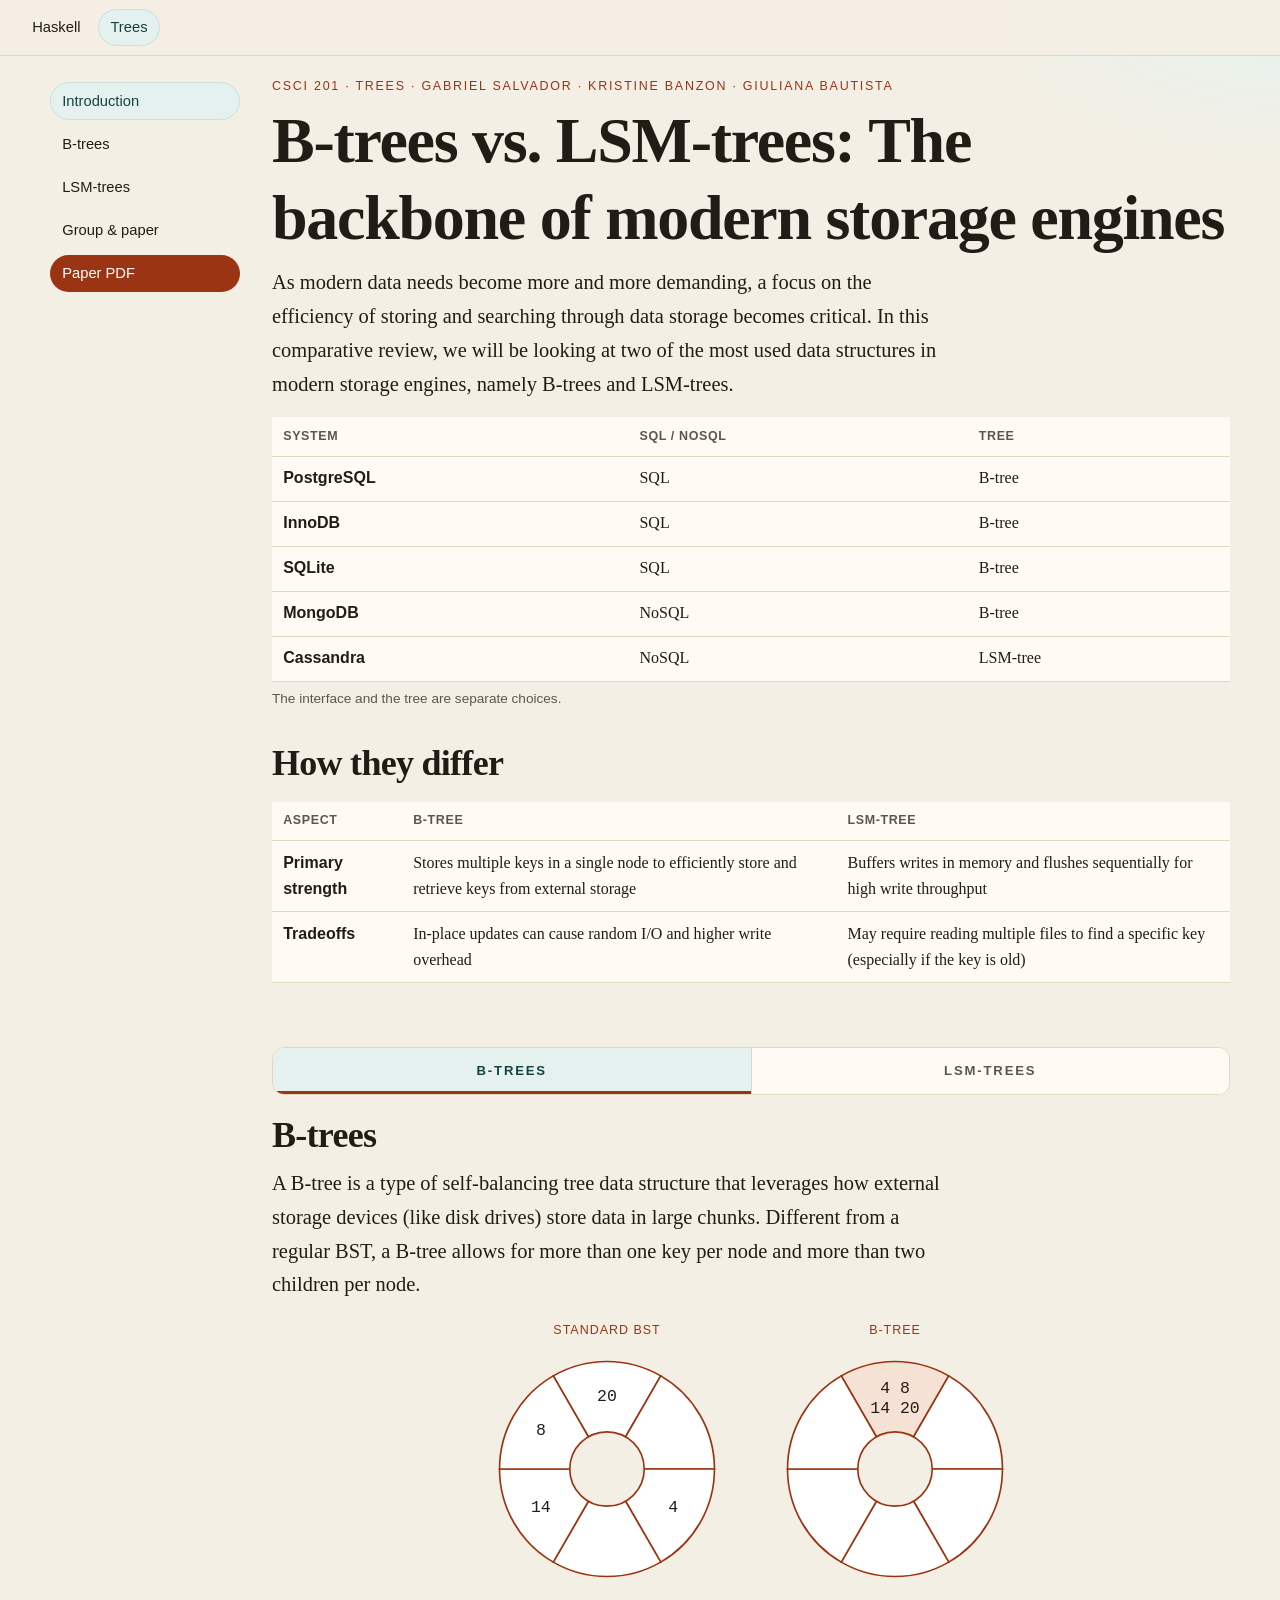
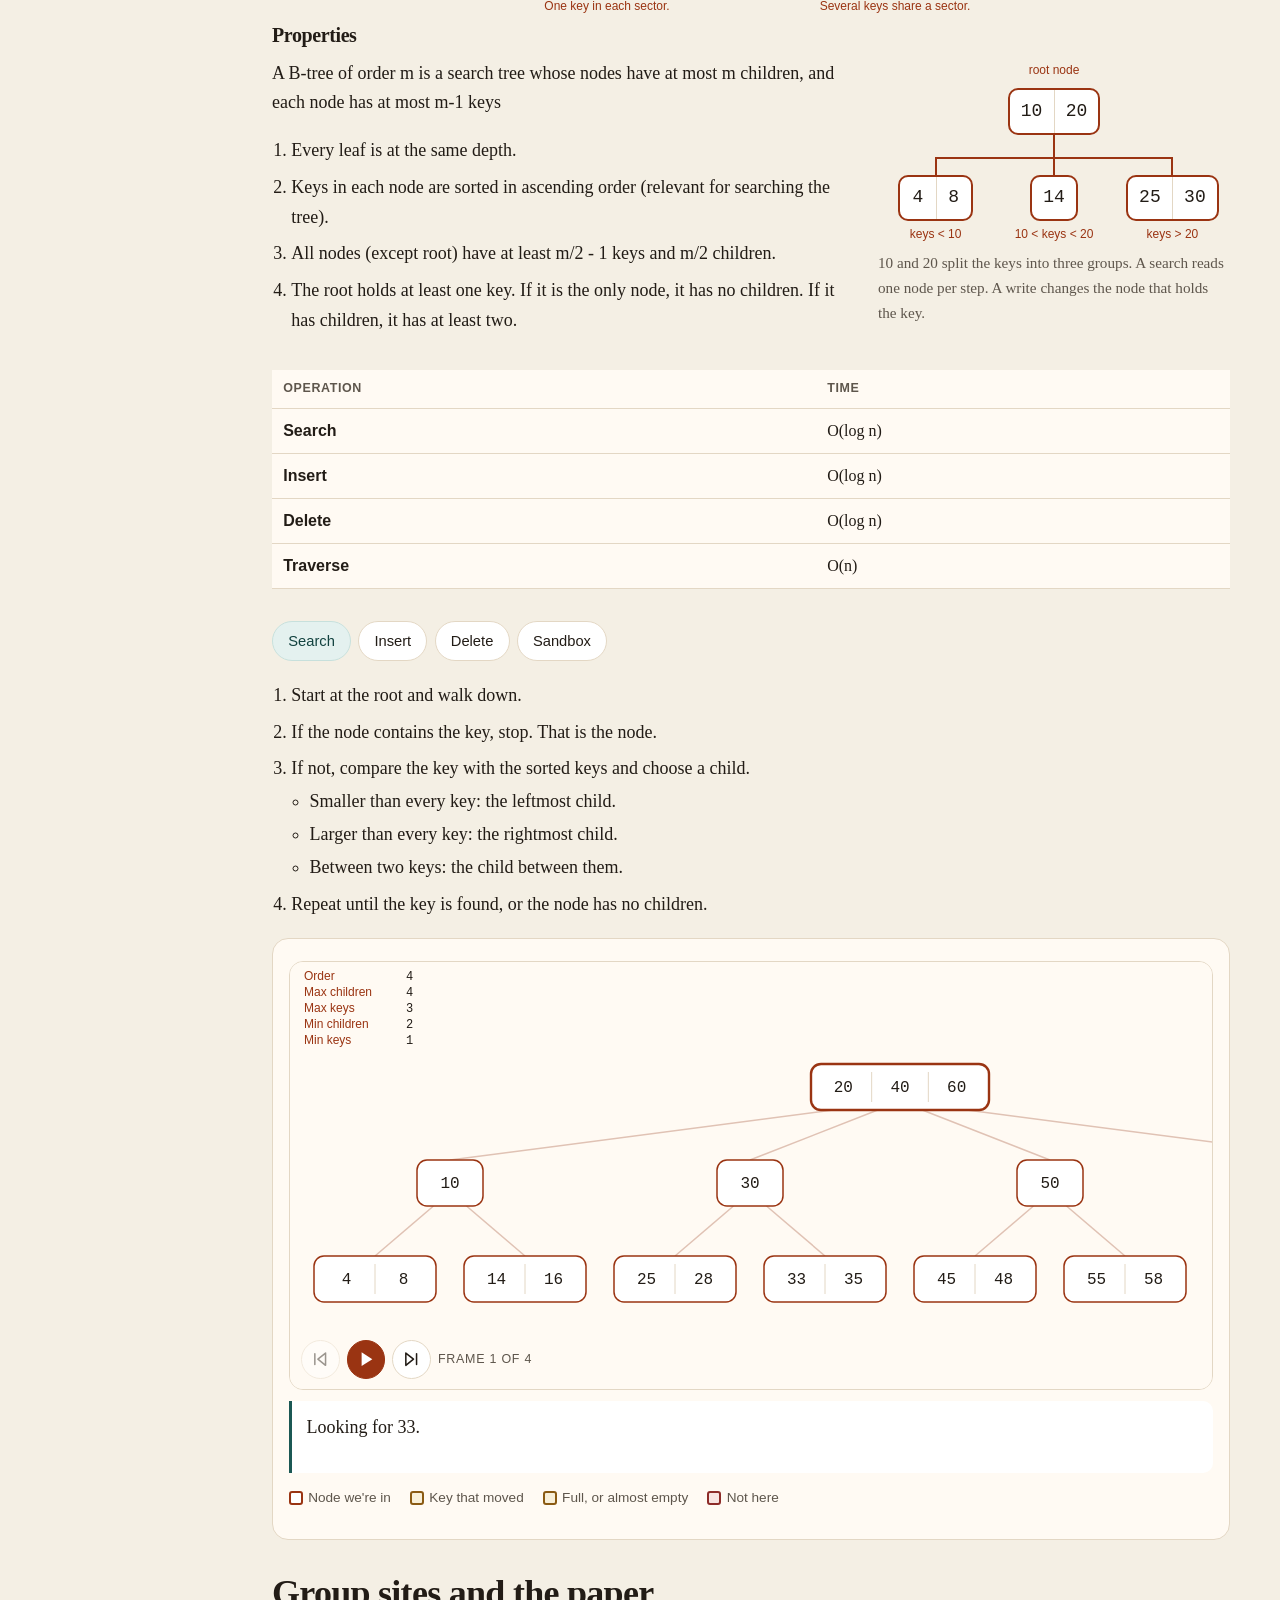
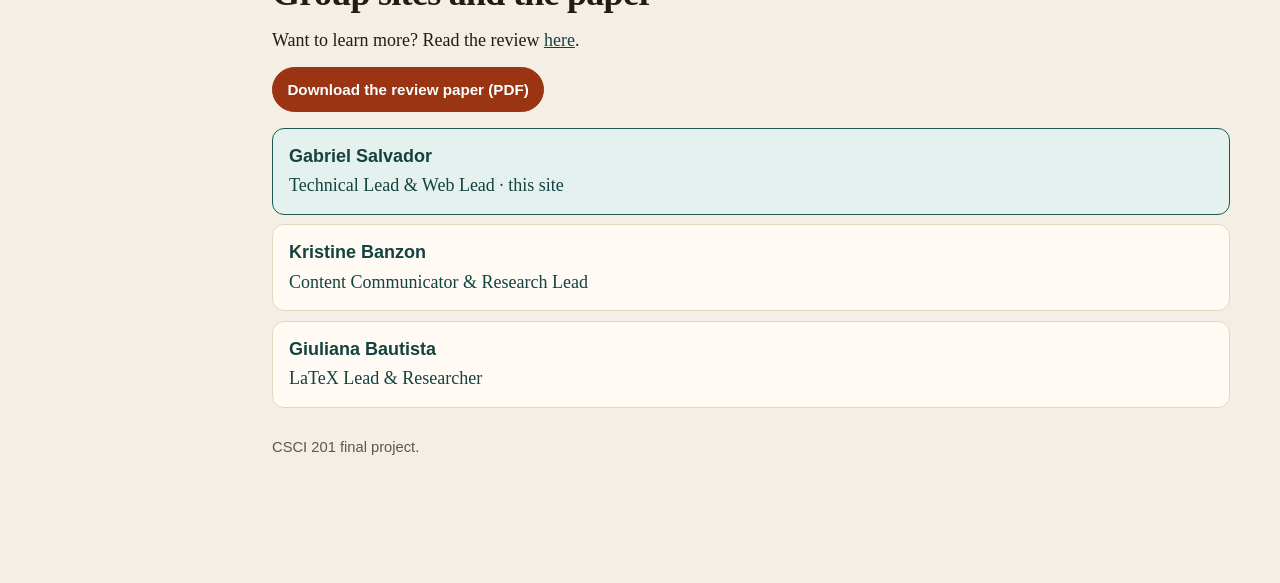
==== trees/index.html @ c532f6ef "add trees site" ====
<!DOCTYPE html>
<html lang="en">
<head>
  <meta charset="utf-8">
  <meta name="viewport" content="width=device-width, initial-scale=1">
  <title>B-trees vs. LSM-trees: The backbone of modern storage engines</title>
  <meta name="description" content="A comparative review of B-trees and LSM-trees, two structures used inside modern storage engines.">
  <link rel="icon" href="data:image/svg+xml,%3Csvg xmlns='http://www.w3.org/2000/svg' viewBox='0 0 32 32'%3E%3Crect fill='%2316251e' width='32' height='32' rx='6'/%3E%3Crect x='6' y='7' width='20' height='6' rx='1.5' fill='%23f0a57a'/%3E%3Crect x='5' y='18' width='9' height='6' rx='1.5' fill='%239fddd2'/%3E%3Crect x='18' y='18' width='9' height='6' rx='1.5' fill='%239fddd2'/%3E%3C/svg%3E">
  <link rel="stylesheet" href="styles.css?rev=17">
  <script src="../js/config.js?v=8" defer></script>
  <script src="engine.js?rev=5" defer></script>
  <script src="tutorial.js?rev=21" defer></script>
</head>
<body>
  <a class="skip" href="#content">Skip to content</a>
  <div id="top"></div>
  <nav class="site-switch" aria-label="Sites">
    <a href="../">Haskell</a>
    <a href="#top" aria-current="page">Trees</a>
  </nav>
  <div class="layout">
    <nav class="toc" aria-label="On this page">
      <a href="#intro">Introduction</a>
      <a href="#trees" data-tab="btree">B-trees</a>
      <a href="#trees" data-tab="lsm">LSM-trees</a>
      <a href="#group">Group &amp; paper</a>
      <a class="nav-pdf" href="https://drive.google.com/drive/folders/1mQBSDCkPAtA_RwKdYXa1msAhpHe9TSv-?usp=sharing" target="_blank" rel="noopener noreferrer">Paper PDF</a>
    </nav>
    <main id="content">
    <section class="wrap" id="intro">
      <p class="kicker" id="byline">CSCI 201 · Trees · Gabriel Salvador · Kristine Banzon · Giuliana Bautista</p>
      <h1>B-trees vs. LSM-trees: The backbone of modern storage engines</h1>
      <p class="deck">As modern data needs become more and more demanding, a focus on the efficiency of storing and searching through data storage becomes critical. In this comparative review, we will be looking at two of the most used data structures in modern storage engines, namely B-trees and LSM-trees.</p>

      <div class="table-scroll">
        <table>
          <caption>The interface and the tree are separate choices.</caption>
          <thead>
            <tr>
              <th scope="col">System</th>
              <th scope="col">SQL / NoSQL</th>
              <th scope="col">Tree</th>
            </tr>
          </thead>
          <tbody>
            <tr>
              <th scope="row">PostgreSQL</th>
              <td>SQL</td>
              <td>B-tree</td>
            </tr>
            <tr>
              <th scope="row">InnoDB</th>
              <td>SQL</td>
              <td>B-tree</td>
            </tr>
            <tr>
              <th scope="row">SQLite</th>
              <td>SQL</td>
              <td>B-tree</td>
            </tr>
            <tr>
              <th scope="row">MongoDB</th>
              <td>NoSQL</td>
              <td>B-tree</td>
            </tr>
            <tr>
              <th scope="row">Cassandra</th>
              <td>NoSQL</td>
              <td>LSM-tree</td>
            </tr>
          </tbody>
        </table>
      </div>

      <h2>How they differ</h2>
      <div class="table-scroll">
        <table>
          <thead>
            <tr>
              <th scope="col">Aspect</th>
              <th scope="col">B-tree</th>
              <th scope="col">LSM-tree</th>
            </tr>
          </thead>
          <tbody>
            <tr>
              <th scope="row">Primary strength</th>
              <td>Stores multiple keys in a single node to efficiently store and retrieve keys from external storage</td>
              <td>Buffers writes in memory and flushes sequentially for high write throughput</td>
            </tr>
            <tr>
              <th scope="row">Tradeoffs</th>
              <td>In-place updates can cause random I/O and higher write overhead</td>
              <td>May require reading multiple files to find a specific key (especially if the key is old)</td>
            </tr>
          </tbody>
        </table>
      </div>
    </section>

    <section class="wrap wide" id="trees">
      <div class="tabs" role="tablist" aria-label="Structure">
        <button type="button" id="tab-btree" role="tab" aria-selected="true" aria-controls="panel-btree">B-trees</button>
        <button type="button" id="tab-lsm" role="tab" aria-selected="false" aria-controls="panel-lsm">LSM-trees</button>
      </div>

      <div id="panel-btree" role="tabpanel" aria-labelledby="tab-btree">
        <h2>B-trees</h2>
        <p class="deck">A B-tree is a type of self-balancing tree data structure that leverages how external storage devices (like disk drives) store data in large chunks. Different from a regular BST, a B-tree allows for more than one key per node and more than two children per node.</p>

        <figure class="disk-figure">
          <div class="disk-pair">
            <div>
              <p class="pair-label">Standard BST</p>
              <svg class="platter" viewBox="0 0 240 240" role="img" aria-label="Four keys, each stored in a different sector of a disk">
                <path class="slice" d="M120 120 L68 29.9 A104 104 0 0 1 172 29.9 Z"/>
                <path class="slice" d="M120 120 L172 29.9 A104 104 0 0 1 224 120 Z"/>
                <path class="slice" d="M120 120 L224 120 A104 104 0 0 1 172 210.1 Z"/>
                <path class="slice" d="M120 120 L172 210.1 A104 104 0 0 1 68 210.1 Z"/>
                <path class="slice" d="M120 120 L68 210.1 A104 104 0 0 1 16 120 Z"/>
                <path class="slice" d="M120 120 L16 120 A104 104 0 0 1 68 29.9 Z"/>
                <circle class="hub" cx="120" cy="120" r="36"/>
                <text x="120" y="50">20</text>
                <text x="184" y="157">4</text>
                <text x="56" y="157">14</text>
                <text x="56" y="83">8</text>
              </svg>
              <p class="node-caption">One key in each sector.</p>
            </div>
            <div>
              <p class="pair-label">B-tree</p>
              <svg class="platter" viewBox="0 0 240 240" role="img" aria-label="The same four keys stored together in one sector">
                <path class="slice hot" d="M120 120 L68 29.9 A104 104 0 0 1 172 29.9 Z"/>
                <path class="slice" d="M120 120 L172 29.9 A104 104 0 0 1 224 120 Z"/>
                <path class="slice" d="M120 120 L224 120 A104 104 0 0 1 172 210.1 Z"/>
                <path class="slice" d="M120 120 L172 210.1 A104 104 0 0 1 68 210.1 Z"/>
                <path class="slice" d="M120 120 L68 210.1 A104 104 0 0 1 16 120 Z"/>
                <path class="slice" d="M120 120 L16 120 A104 104 0 0 1 68 29.9 Z"/>
                <circle class="hub" cx="120" cy="120" r="36"/>
                <text x="120" y="42">4  8</text>
                <text x="120" y="62">14  20</text>
              </svg>
              <p class="node-caption">Several keys share a sector.</p>
            </div>
          </div>
        </figure>

        <div class="with-tree">
        <figure class="build">
          <div class="diagram-tree" aria-hidden="true">
            <div class="dt-node">
              <p class="node-caption">root node</p>
              <div class="node"><span>10</span><span>20</span></div>
              <ul class="dt-kids">
                <li>
                  <div class="node"><span>4</span><span>8</span></div>
                  <p class="node-caption">keys &lt; 10</p>
                </li>
                <li>
                  <div class="node"><span>14</span></div>
                  <p class="node-caption">10 &lt; keys &lt; 20</p>
                </li>
                <li>
                  <div class="node"><span>25</span><span>30</span></div>
                  <p class="node-caption">keys &gt; 20</p>
                </li>
              </ul>
            </div>
          </div>
          <figcaption>10 and 20 split the keys into three groups. A search reads one node per step. A write changes the node that holds the key.</figcaption>
        </figure>

        <div>
          <h3>Properties</h3>
          <p>A B-tree of order m is a search tree whose nodes have at most m children, and each node has at most m-1 keys</p>
          <ol class="rules">
            <li>Every leaf is at the same depth.</li>
            <li>Keys in each node are sorted in ascending order (relevant for searching the tree).</li>
            <li>All nodes (except root) have at least m/2 - 1 keys and m/2 children.</li>
            <li>The root holds at least one key. If it is the only node, it has no children. If it has children, it has at least two.</li>
          </ol>
        </div>
        </div>

        <div class="table-scroll">
          <table>
            <thead>
              <tr>
                <th scope="col">Operation</th>
                <th scope="col">Time</th>
              </tr>
            </thead>
            <tbody>
              <tr>
                <th scope="row">Search</th>
                <td>O(log n)</td>
              </tr>
              <tr>
                <th scope="row">Insert</th>
                <td>O(log n)</td>
              </tr>
              <tr>
                <th scope="row">Delete</th>
                <td>O(log n)</td>
              </tr>
              <tr>
                <th scope="row">Traverse</th>
                <td>O(n)</td>
              </tr>
            </tbody>
          </table>
        </div>

        <div class="tabs" role="tablist" aria-label="B-tree operation">
          <button type="button" id="op-tab-search" role="tab" aria-selected="true" aria-controls="op-panel-search">Search</button>
          <button type="button" id="op-tab-insert" role="tab" aria-selected="false" aria-controls="op-panel-insert">Insert</button>
          <button type="button" id="op-tab-delete" role="tab" aria-selected="false" aria-controls="op-panel-delete">Delete</button>
          <button type="button" id="op-tab-sandbox" role="tab" aria-selected="false" aria-controls="op-panel-sandbox">Sandbox</button>
        </div>

        <div id="op-panel-search" role="tabpanel" aria-labelledby="op-tab-search">
          <ol class="rules">
            <li>Start at the root and walk down.</li>
            <li>If the node contains the key, stop. That is the node.</li>
            <li>If not, compare the key with the sorted keys and choose a child.
              <ul>
                <li>Smaller than every key: the leftmost child.</li>
                <li>Larger than every key: the rightmost child.</li>
                <li>Between two keys: the child between them.</li>
              </ul>
            </li>
            <li>Repeat until the key is found, or the node has no children.</li>
          </ol>

          <div class="stage" id="stage">
            <div class="tree-scroll">
              <svg id="tree" role="img" aria-label="B-tree search"></svg>
              <div class="player">
                <button type="button" id="prev" class="icon-btn" aria-label="Previous"><svg class="icon" viewBox="0 0 24 24" aria-hidden="true"><polygon points="19 20 9 12 19 4 19 20"/><line x1="5" x2="5" y1="19" y2="5"/></svg></button>
                <button type="button" id="play" class="icon-btn play" aria-label="Play"><svg class="icon icon-play" viewBox="0 0 24 24" aria-hidden="true"><polygon points="6 3 20 12 6 21 6 3"/></svg><svg class="icon icon-pause" viewBox="0 0 24 24" aria-hidden="true"><rect x="14" y="4" width="4" height="16" rx="1"/><rect x="6" y="4" width="4" height="16" rx="1"/></svg></button>
                <button type="button" id="next" class="icon-btn" aria-label="Next"><svg class="icon" viewBox="0 0 24 24" aria-hidden="true"><polygon points="5 4 15 12 5 20 5 4"/><line x1="19" x2="19" y1="5" y2="19"/></svg></button>
                <p class="frame-count" id="count"></p>
              </div>
            </div>
            <div class="readout">
              <p class="transcript" id="text" aria-live="polite"></p>
            </div>
            <ul class="legend">
              <li><i class="swatch path"></i> Node we're in</li>
              <li><i class="swatch hot"></i> Key that moved</li>
              <li><i class="swatch full"></i> Full, or almost empty</li>
              <li><i class="swatch miss"></i> Not here</li>
            </ul>
          </div>
        </div>

        <div id="op-panel-insert" role="tabpanel" aria-labelledby="op-tab-insert" hidden>
          <ol class="rules">
            <li>Walk the tree to the place the new key belongs.</li>
            <li>Then one of three cases.
              <ol>
                <li>The node has room.
                  <ul>
                    <li>Insert the key in the node.</li>
                  </ul>
                </li>
                <li>The node is full, but the parent has room.
                  <ul>
                    <li>Add the new key into the node.</li>
                    <li>Split the node around the middle key.</li>
                    <li>Move the middle key into the parent.</li>
                    <li>Keys smaller than the middle key stay in the left child.</li>
                    <li>Keys larger than the middle key go in a new right child.</li>
                  </ul>
                </li>
                <li>The leaf and its parent are both full.
                  <ul>
                    <li>Repeat the split upward until a node has room.</li>
                  </ul>
                </li>
              </ol>
            </li>
          </ol>
          <div class="stage" id="ins-stage">
            <div class="scenes" id="ins-scenes"></div>
            <div class="tree-scroll">
              <svg id="ins-tree" role="img" aria-label="B-tree insert"></svg>
              <div class="player">
                <button type="button" id="ins-prev" class="icon-btn" aria-label="Previous"><svg class="icon" viewBox="0 0 24 24" aria-hidden="true"><polygon points="19 20 9 12 19 4 19 20"/><line x1="5" x2="5" y1="19" y2="5"/></svg></button>
                <button type="button" id="ins-play" class="icon-btn play" aria-label="Play"><svg class="icon icon-play" viewBox="0 0 24 24" aria-hidden="true"><polygon points="6 3 20 12 6 21 6 3"/></svg><svg class="icon icon-pause" viewBox="0 0 24 24" aria-hidden="true"><rect x="14" y="4" width="4" height="16" rx="1"/><rect x="6" y="4" width="4" height="16" rx="1"/></svg></button>
                <button type="button" id="ins-next" class="icon-btn" aria-label="Next"><svg class="icon" viewBox="0 0 24 24" aria-hidden="true"><polygon points="5 4 15 12 5 20 5 4"/><line x1="19" x2="19" y1="5" y2="19"/></svg></button>
                <p class="frame-count" id="ins-count"></p>
              </div>
            </div>
            <div class="readout">
              <p class="transcript" id="ins-text" aria-live="polite"></p>
            </div>
            <ul class="legend">
              <li><i class="swatch path"></i> Node we're in</li>
              <li><i class="swatch hot"></i> Key that moved</li>
              <li><i class="swatch full"></i> Full, or almost empty</li>
              <li><i class="swatch miss"></i> Not here</li>
            </ul>
          </div>
        </div>

        <div id="op-panel-delete" role="tabpanel" aria-labelledby="op-tab-delete" hidden>
          <ol class="rules">
            <li>If the key is in a leaf, remove it.</li>
            <li>If the key is in an internal node, do one of three things.
              <ol>
                <li>The left child has at least m/2 keys.
                  <ul>
                    <li>Swap the key with the greatest key to its left, then remove that copy below.</li>
                  </ul>
                </li>
                <li>Otherwise, if the right child has at least m/2 keys.
                  <ul>
                    <li>Swap the key with the smallest key to its right, then remove that copy below.</li>
                  </ul>
                </li>
                <li>Both children have only m/2 - 1 keys.
                  <ul>
                    <li>Merge the two children.</li>
                    <li>Move the key down between them.</li>
                    <li>Remove it from the merged node.</li>
                  </ul>
                </li>
              </ol>
            </li>
            <li>If the key is farther down, do not enter a child that has only m/2 - 1 keys. Fix it first.
              <ol>
                <li>A sibling has at least m/2 keys: borrow. A key from the sibling moves up into the parent, and the parent key between them moves down.</li>
                <li>Both immediate siblings have only m/2 - 1 keys: merge the child with one sibling. The parent key between them comes down.</li>
              </ol>
            </li>
            <li>If the root is left with no keys, drop it. Its only child becomes the new root, and the tree gets shorter.</li>
          </ol>
          <div class="stage" id="del-stage">
            <div class="scenes" id="del-scenes"></div>
            <div class="tree-scroll">
              <svg id="del-tree" role="img" aria-label="B-tree delete"></svg>
              <div class="player">
                <button type="button" id="del-prev" class="icon-btn" aria-label="Previous"><svg class="icon" viewBox="0 0 24 24" aria-hidden="true"><polygon points="19 20 9 12 19 4 19 20"/><line x1="5" x2="5" y1="19" y2="5"/></svg></button>
                <button type="button" id="del-play" class="icon-btn play" aria-label="Play"><svg class="icon icon-play" viewBox="0 0 24 24" aria-hidden="true"><polygon points="6 3 20 12 6 21 6 3"/></svg><svg class="icon icon-pause" viewBox="0 0 24 24" aria-hidden="true"><rect x="14" y="4" width="4" height="16" rx="1"/><rect x="6" y="4" width="4" height="16" rx="1"/></svg></button>
                <button type="button" id="del-next" class="icon-btn" aria-label="Next"><svg class="icon" viewBox="0 0 24 24" aria-hidden="true"><polygon points="5 4 15 12 5 20 5 4"/><line x1="19" x2="19" y1="5" y2="19"/></svg></button>
                <p class="frame-count" id="del-count"></p>
              </div>
            </div>
            <div class="readout">
              <p class="transcript" id="del-text" aria-live="polite"></p>
            </div>
            <ul class="legend">
              <li><i class="swatch path"></i> Node we're in</li>
              <li><i class="swatch hot"></i> Key that moved</li>
              <li><i class="swatch full"></i> Full, or almost empty</li>
              <li><i class="swatch miss"></i> Not here</li>
            </ul>
          </div>
        </div>

        <div id="op-panel-sandbox" role="tabpanel" aria-labelledby="op-tab-sandbox" hidden>
          <p>Set the order, then add keys. Add uses the next whole number. Random uses one that is not stored yet.</p>
          <div class="stage" id="box-stage">
            <div class="lab-controls">
              <label>Order m
                <input id="box-m" type="number" min="4" max="12" step="2" value="4">
              </label>
              <button type="button" id="box-add" class="btn green">Add 1</button>
              <button type="button" id="box-random" class="btn">Add random</button>
              <label>Key
                <input id="box-key" type="number" min="0" max="999" inputmode="numeric">
              </label>
              <button type="button" id="box-insert" class="btn">Insert</button>
              <button type="button" id="box-search" class="btn">Search</button>
              <button type="button" id="box-delete" class="btn">Delete</button>
              <button type="button" id="box-reset" class="btn ghost">Reset</button>
            </div>
            <div class="tree-scroll">
              <svg id="box-tree" role="img" aria-label="B-tree sandbox"></svg>
              <div class="player">
                <button type="button" id="box-prev" class="icon-btn" aria-label="Previous"><svg class="icon" viewBox="0 0 24 24" aria-hidden="true"><polygon points="19 20 9 12 19 4 19 20"/><line x1="5" x2="5" y1="19" y2="5"/></svg></button>
                <button type="button" id="box-play" class="icon-btn play" aria-label="Play"><svg class="icon icon-play" viewBox="0 0 24 24" aria-hidden="true"><polygon points="6 3 20 12 6 21 6 3"/></svg><svg class="icon icon-pause" viewBox="0 0 24 24" aria-hidden="true"><rect x="14" y="4" width="4" height="16" rx="1"/><rect x="6" y="4" width="4" height="16" rx="1"/></svg></button>
                <button type="button" id="box-next" class="icon-btn" aria-label="Next"><svg class="icon" viewBox="0 0 24 24" aria-hidden="true"><polygon points="5 4 15 12 5 20 5 4"/><line x1="19" x2="19" y1="5" y2="19"/></svg></button>
                <p class="frame-count" id="box-count"></p>
              </div>
            </div>
            <div class="readout">
              <p class="transcript" id="box-text" aria-live="polite"></p>
            </div>
            <ul class="legend">
              <li><i class="swatch path"></i> Node we're in</li>
              <li><i class="swatch hot"></i> Key that moved</li>
              <li><i class="swatch full"></i> Full, or almost empty</li>
              <li><i class="swatch miss"></i> Not here</li>
            </ul>
          </div>
        </div>
      </div>

      <div id="panel-lsm" role="tabpanel" aria-labelledby="tab-lsm" hidden>
        <h2>LSM-trees</h2>
        <p class="deck">An LSM-tree (Log-Structured Merge-tree) is a write-optimized data structure that turns random disk writes into fast, sequential writes by buffering changes in memory and flushing them to disk as immutable sorted files. Different from a B-tree, which updates records in place on disk, an LSM-tree appends and merges sorted runs in the background.</p>

        <div class="with-tree lsm-layout">
          <div>
            <h3>Properties</h3>
            <p>An LSM-tree is a multi-level data structure composed of a mutable in-memory buffer (C<sub>0</sub>) and a hierarchy of immutable, sorted on-disk components (C<sub>1</sub>, C<sub>2</sub>, …, C<sub>k</sub>) with an exponential size ratio T.</p>
            <ol class="rules">
              <li>Data is never modified or deleted in place on disk; all updates and deletes (tombstones) are appended as new entries.</li>
              <li>Keys within the in-memory memtable and within each on-disk sorted run (SSTable) are maintained in ascending order.</li>
              <li>Each disk level C<sub>i</sub> has a maximum capacity T times larger than the preceding level C<sub>i−1</sub> (where T is the size ratio or fanout).</li>
              <li>Newer data resides in upper levels (memory and shallow disk levels), while older data migrates to deeper levels through background compaction.</li>
              <li>Within any single disk level C<sub>i</sub> (i ≥ 1) in a standard leveled LSM-tree, SSTables hold strictly disjoint key ranges, though key ranges may overlap across different levels.</li>
            </ol>
          </div>
          <figure class="build">
            <div class="lsm-map" role="img" aria-label="A read request checks the memtable in memory, then the new SSTables on disk, then the compacted SSTables">
              <p class="lsm-request">Read request</p>
              <svg class="lsm-arrow" viewBox="0 0 28 16" aria-hidden="true"><path d="M1 8 H21 M15 3 L22 8 L15 13"/></svg>
              <div class="lsm-band">
                <span>Memory</span>
                <p class="lsm-chip">Memtable</p>
              </div>
              <svg class="lsm-arrow down" viewBox="0 0 16 28" aria-hidden="true"><path d="M8 1 V21 M3 15 L8 22 L13 15"/></svg>
              <div class="lsm-band disk">
                <span>Disk</span>
                <div class="lsm-level">
                  <p class="lsm-level-name">New SSTables</p>
                  <div class="lsm-tables">
                    <p class="lsm-chip">SSTable</p>
                    <p class="lsm-chip">SSTable</p>
                  </div>
                </div>
                <div class="lsm-level compacted">
                  <p class="lsm-level-name">Compacted</p>
                  <div class="lsm-tables">
                    <p class="lsm-chip">SSTable</p>
                    <p class="lsm-chip">SSTable</p>
                  </div>
                </div>
              </div>
            </div>
            <figcaption>A read checks the memtable first. If the key is not there, it continues through the new SSTables, then the compacted ones.</figcaption>
          </figure>
        </div>

        <div class="table-scroll">
          <table>
            <thead>
              <tr>
                <th scope="col">Operation</th>
                <th scope="col">Time</th>
              </tr>
            </thead>
            <tbody>
              <tr>
                <th scope="row">Search</th>
                <td>O(log n)</td>
              </tr>
              <tr>
                <th scope="row">Write</th>
                <td>O(1)</td>
              </tr>
              <tr>
                <th scope="row">Traverse</th>
                <td>O(n)</td>
              </tr>
            </tbody>
          </table>
        </div>

        <div class="tabs" role="tablist" aria-label="LSM-tree workflow">
          <button type="button" id="lsm-tab-mem" role="tab" aria-selected="true" aria-controls="lsm-panel-mem">Memtable</button>
          <button type="button" id="lsm-tab-flush" role="tab" aria-selected="false" aria-controls="lsm-panel-flush">Flush</button>
          <button type="button" id="lsm-tab-compact" role="tab" aria-selected="false" aria-controls="lsm-panel-compact">Compaction</button>
          <button type="button" id="lsm-tab-sandbox" role="tab" aria-selected="false" aria-controls="lsm-panel-sandbox">Sandbox</button>
        </div>

        <div id="lsm-panel-mem" role="tabpanel" aria-labelledby="lsm-tab-mem">
          <p>Unlike B-trees, LSM-trees buffer recent writes in an in-memory data structure (such as a skip list or balanced search tree) before writing them to disk. Keeping recent keys sorted in memory absorbs fast updates and makes the newest data quick to read without immediate disk I/O.</p>
          <ol class="rules">
            <li>A new key is written into memory, in sorted order. Older SSTables are not opened.</li>
            <li>If that key is already in memory, its copy is replaced.</li>
            <li>If an older SSTable has the key, the new copy goes in memory and the old one stays.</li>
            <li>A delete is the same write, marked ×key. The older copy stays until compaction.</li>
          </ol>
          <div class="stage" id="lsm-stage">
            <div class="scenes" id="lsm-mem-scenes"></div>
            <div class="tree-scroll">
              <svg id="lsm-tree" role="img" aria-label="LSM-tree search"></svg>
              <div class="player">
                <button type="button" id="lsm-prev" class="icon-btn" aria-label="Previous"><svg class="icon" viewBox="0 0 24 24" aria-hidden="true"><polygon points="19 20 9 12 19 4 19 20"/><line x1="5" x2="5" y1="19" y2="5"/></svg></button>
                <button type="button" id="lsm-play" class="icon-btn play" aria-label="Play"><svg class="icon icon-play" viewBox="0 0 24 24" aria-hidden="true"><polygon points="6 3 20 12 6 21 6 3"/></svg><svg class="icon icon-pause" viewBox="0 0 24 24" aria-hidden="true"><rect x="14" y="4" width="4" height="16" rx="1"/><rect x="6" y="4" width="4" height="16" rx="1"/></svg></button>
                <button type="button" id="lsm-next" class="icon-btn" aria-label="Next"><svg class="icon" viewBox="0 0 24 24" aria-hidden="true"><polygon points="5 4 15 12 5 20 5 4"/><line x1="19" x2="19" y1="5" y2="19"/></svg></button>
                <p class="frame-count" id="lsm-count"></p>
              </div>
            </div>
            <div class="readout">
              <p class="transcript" id="lsm-text" aria-live="polite"></p>
            </div>
            <ul class="legend">
              <li><i class="swatch path"></i> Table we're in</li>
              <li><i class="swatch hot"></i> Key that moved</li>
              <li><i class="swatch full"></i> Memory is full</li>
              <li><i class="swatch miss"></i> Not here, or deleted</li>
            </ul>
          </div>
        </div>

        <div id="lsm-panel-flush" role="tabpanel" aria-labelledby="lsm-tab-flush" hidden>
          <p>When the memtable reaches a configured size limit, it flushes to disk as a Sorted String Table. Flushing turns accumulated in-memory writes into durable, sorted on-disk data so memory can be reused.</p>
          <ol class="rules">
            <li>Memory holds only as many keys as its size limit.</li>
            <li>The key that fills it is written in. Then the whole table is saved to disk as an SSTable, and memory is cleared.</li>
            <li>If memory is already full, it is saved first. The new key starts the next table.</li>
          </ol>
          <div class="stage" id="lsm-ins-stage">
            <div class="scenes" id="lsm-flush-scenes"></div>
            <div class="tree-scroll">
              <svg id="lsm-ins-tree" role="img" aria-label="LSM-tree insert"></svg>
              <div class="player">
                <button type="button" id="lsm-ins-prev" class="icon-btn" aria-label="Previous"><svg class="icon" viewBox="0 0 24 24" aria-hidden="true"><polygon points="19 20 9 12 19 4 19 20"/><line x1="5" x2="5" y1="19" y2="5"/></svg></button>
                <button type="button" id="lsm-ins-play" class="icon-btn play" aria-label="Play"><svg class="icon icon-play" viewBox="0 0 24 24" aria-hidden="true"><polygon points="6 3 20 12 6 21 6 3"/></svg><svg class="icon icon-pause" viewBox="0 0 24 24" aria-hidden="true"><rect x="14" y="4" width="4" height="16" rx="1"/><rect x="6" y="4" width="4" height="16" rx="1"/></svg></button>
                <button type="button" id="lsm-ins-next" class="icon-btn" aria-label="Next"><svg class="icon" viewBox="0 0 24 24" aria-hidden="true"><polygon points="5 4 15 12 5 20 5 4"/><line x1="19" x2="19" y1="5" y2="19"/></svg></button>
                <p class="frame-count" id="lsm-ins-count"></p>
              </div>
            </div>
            <div class="readout">
              <p class="transcript" id="lsm-ins-text" aria-live="polite"></p>
            </div>
            <ul class="legend">
              <li><i class="swatch path"></i> Table we're in</li>
              <li><i class="swatch hot"></i> Key that moved</li>
              <li><i class="swatch full"></i> Memory is full</li>
              <li><i class="swatch miss"></i> Not here, or deleted</li>
            </ul>
          </div>
        </div>

        <div id="lsm-panel-compact" role="tabpanel" aria-labelledby="lsm-tab-compact" hidden>
          <p>Compaction is a background process that reads multiple SSTables, merges their sorted entries, discards overwritten values and deleted markers (tombstones), and writes out new consolidated SSTables. This keeps the number of files manageable, reclaims disk space, and prevents read lookups from having to check too many overlapping files.</p>
          <ol class="rules">
            <li>C1 holds at most T times the memtable, where T is the size ratio.</li>
            <li>A flush past that limit merges C1 into C2.</li>
            <li>C2 holds T times C1. Past that, it merges into C3.</li>
            <li>The newest copy of each key is kept. A ×key is dropped on the oldest level.</li>
          </ol>
          <div class="stage" id="lsm-del-stage">
            <div class="scenes" id="lsm-compact-scenes"></div>
            <div class="tree-scroll">
              <svg id="lsm-del-tree" role="img" aria-label="LSM-tree delete"></svg>
              <div class="player">
                <button type="button" id="lsm-del-prev" class="icon-btn" aria-label="Previous"><svg class="icon" viewBox="0 0 24 24" aria-hidden="true"><polygon points="19 20 9 12 19 4 19 20"/><line x1="5" x2="5" y1="19" y2="5"/></svg></button>
                <button type="button" id="lsm-del-play" class="icon-btn play" aria-label="Play"><svg class="icon icon-play" viewBox="0 0 24 24" aria-hidden="true"><polygon points="6 3 20 12 6 21 6 3"/></svg><svg class="icon icon-pause" viewBox="0 0 24 24" aria-hidden="true"><rect x="14" y="4" width="4" height="16" rx="1"/><rect x="6" y="4" width="4" height="16" rx="1"/></svg></button>
                <button type="button" id="lsm-del-next" class="icon-btn" aria-label="Next"><svg class="icon" viewBox="0 0 24 24" aria-hidden="true"><polygon points="5 4 15 12 5 20 5 4"/><line x1="19" x2="19" y1="5" y2="19"/></svg></button>
                <p class="frame-count" id="lsm-del-count"></p>
              </div>
            </div>
            <div class="readout">
              <p class="transcript" id="lsm-del-text" aria-live="polite"></p>
            </div>
            <ul class="legend">
              <li><i class="swatch path"></i> Table we're in</li>
              <li><i class="swatch hot"></i> Key that moved</li>
              <li><i class="swatch full"></i> Memory is full</li>
              <li><i class="swatch miss"></i> Not here, or deleted</li>
            </ul>
          </div>
        </div>

        <div id="lsm-panel-sandbox" role="tabpanel" aria-labelledby="lsm-tab-sandbox" hidden>
          <p>Set how many keys the memtable holds, and the size ratio T. Each disk level holds T times the level above it. Add uses the next whole number. Random uses one that is not stored yet. ×key means deleted.</p>
          <div class="stage" id="lsm-box-stage">
            <div class="lab-controls">
              <label>Memtable keys
                <input id="lsm-box-mem" type="number" min="2" max="8" step="1" value="4">
              </label>
              <label>Size ratio T
                <input id="lsm-box-runs" type="number" min="2" max="4" step="1" value="2">
              </label>
              <button type="button" id="lsm-box-add" class="btn green">Add 1</button>
              <button type="button" id="lsm-box-random" class="btn">Add random</button>
              <label>Key
                <input id="lsm-box-key" type="number" min="0" max="999" inputmode="numeric">
              </label>
              <button type="button" id="lsm-box-insert" class="btn">Insert</button>
              <button type="button" id="lsm-box-search" class="btn">Search</button>
              <button type="button" id="lsm-box-delete" class="btn">Delete</button>
              <button type="button" id="lsm-box-reset" class="btn ghost">Reset</button>
            </div>
            <div class="tree-scroll">
              <svg id="lsm-box-tree" role="img" aria-label="LSM-tree sandbox"></svg>
              <div class="player">
                <button type="button" id="lsm-box-prev" class="icon-btn" aria-label="Previous"><svg class="icon" viewBox="0 0 24 24" aria-hidden="true"><polygon points="19 20 9 12 19 4 19 20"/><line x1="5" x2="5" y1="19" y2="5"/></svg></button>
                <button type="button" id="lsm-box-play" class="icon-btn play" aria-label="Play"><svg class="icon icon-play" viewBox="0 0 24 24" aria-hidden="true"><polygon points="6 3 20 12 6 21 6 3"/></svg><svg class="icon icon-pause" viewBox="0 0 24 24" aria-hidden="true"><rect x="14" y="4" width="4" height="16" rx="1"/><rect x="6" y="4" width="4" height="16" rx="1"/></svg></button>
                <button type="button" id="lsm-box-next" class="icon-btn" aria-label="Next"><svg class="icon" viewBox="0 0 24 24" aria-hidden="true"><polygon points="5 4 15 12 5 20 5 4"/><line x1="19" x2="19" y1="5" y2="19"/></svg></button>
                <p class="frame-count" id="lsm-box-count"></p>
              </div>
            </div>
            <div class="readout">
              <p class="transcript" id="lsm-box-text" aria-live="polite"></p>
            </div>
            <ul class="legend">
              <li><i class="swatch path"></i> Table we're in</li>
              <li><i class="swatch hot"></i> Key that moved</li>
              <li><i class="swatch full"></i> Memory is full</li>
              <li><i class="swatch miss"></i> Not here, or deleted</li>
            </ul>
          </div>
        </div>
      </div>
    </section>
    <section class="wrap" id="group">
      <h2>Group sites and the paper</h2>
      <p>Want to learn more? Read the review <a href="https://drive.google.com/drive/folders/1mQBSDCkPAtA_RwKdYXa1msAhpHe9TSv-?usp=sharing" target="_blank" rel="noopener noreferrer">here</a>.</p>
      <p><a class="button primary" href="https://drive.google.com/drive/folders/1mQBSDCkPAtA_RwKdYXa1msAhpHe9TSv-?usp=sharing" target="_blank" rel="noopener noreferrer">Download the review paper (PDF)</a></p>
      <ul class="members" id="member-list">
        <li><a class="here" href="../" aria-current="page"><strong>Gabriel Salvador</strong> Technical Lead &amp; Web Lead · this site</a></li>
        <li><a href="https://kristine-banzon.github.io"><strong>Kristine Banzon</strong> Content Communicator &amp; Research Lead</a></li>
        <li><a href="https://giulianabautista.github.io"><strong>Giuliana Bautista</strong> LaTeX Lead &amp; Researcher</a></li>
      </ul>
    </section>
    <footer class="footer">
      <p>CSCI 201 final project.</p>
    </footer>
  </main>
  </div>
</body>
</html>
---- trees/styles.css ----
:root {
  --bg: #f4efe4;
  --paper: #fffaf3;
  --ink: #221c16;
  --muted: #5e564c;
  --line: #e3d7c4;
  --green: #1b5854;
  --green-soft: #e4f1ef;
  --copper: #9a3412;
  --copper-soft: #f6e2d4;
  --amber: #8a5a12;
  --amber-soft: #f8efd8;
  --bad: #8d2b28;
  --bad-soft: #f8e4e1;
  --display: "Iowan Old Style", "Palatino Linotype", Palatino, Georgia, serif;
  --sans: "Segoe UI", Candara, "Helvetica Neue", sans-serif;
  --mono: "Cascadia Mono", "Cascadia Code", Consolas, "Courier New", monospace;
  --measure: 42rem;
}

* { box-sizing: border-box; }
html { scroll-behavior: smooth; }
body {
  margin: 0;
  color: var(--ink);
  background:
    radial-gradient(900px 420px at 0% -10%, #f8e3cf 0%, transparent 55%),
    radial-gradient(700px 380px at 100% 0%, #e5f2ef 0%, transparent 46%),
    var(--bg);
  font-family: var(--display);
  font-size: 1.125rem;
  line-height: 1.65;
}
::selection { background: #e4f1ef; }
.skip { position: absolute; left: 1rem; top: -4rem; background: white; padding: 0.4rem 0.6rem; }
.skip:focus { top: 0.5rem; z-index: 5; }
.wrap { width: min(74rem, calc(100% - 2rem)); margin: 0 auto; }
.layout {
  width: min(1120px, calc(100% - 2rem));
  margin: 0 auto;
  padding: 1.25rem 0 4rem;
}
.layout .wrap { width: auto; margin: 0; }
main { min-width: 0; }
.prose { max-width: var(--measure); }
h1, h2, h3 { font-weight: 600; letter-spacing: -0.02em; line-height: 1.2; text-wrap: balance; }
h1 { font-size: clamp(2.4rem, 5vw, 4.4rem); margin: 0 0 0.6rem; }
h2 { font-size: clamp(1.7rem, 3vw, 2.25rem); margin: 2rem 0 0.6rem; }
h3 { font-size: 1.25rem; margin: 0 0 0.35rem; }
p { margin: 0.7rem 0; }
a { color: #134340; }
a:hover { color: var(--copper); }
code { font-family: var(--mono); font-size: 0.86em; background: rgba(0,0,0,0.05); padding: 0.05em 0.3em; border-radius: 4px; }
section[id] { scroll-margin-top: 8rem; }

.site-switch {
  position: sticky; top: 0; z-index: 30;
  display: flex; gap: 0.35rem; align-items: center;
  width: 100%; margin: 0; padding: 0.55rem 1.25rem;
  background: color-mix(in srgb, var(--bg) 94%, transparent);
  backdrop-filter: blur(10px);
  border-bottom: 1px solid var(--line);
}
.toc {
  display: flex;
  gap: 0.35rem;
  overflow-x: auto;
  position: sticky;
  top: 3.25rem;
  z-index: 4;
  padding: 0.55rem 0;
  margin-bottom: 1rem;
  background: color-mix(in srgb, var(--bg) 92%, transparent);
  backdrop-filter: blur(8px);
}
.toc a, .site-switch a {
  font-family: var(--sans); font-size: 0.92rem; color: var(--ink); text-decoration: none;
  padding: 0.35rem 0.7rem; border-radius: 999px; border: 1px solid transparent;
}
.toc a:hover, .site-switch a:hover { border-color: var(--line); color: var(--ink); }
.toc a.is-active, .site-switch a[aria-current="page"] { background: var(--green-soft); color: #134340; border-color: #c7e0dc; }
.nav-pdf { background: var(--copper); color: white !important; }
.nav-pdf:hover { border-color: var(--copper) !important; color: white; }

.kicker { font-family: var(--sans); font-size: 0.78rem; letter-spacing: 0.14em; text-transform: uppercase; color: var(--copper); margin: 1.4rem 0 0.4rem; }
#intro > .kicker { margin-top: 0; }
.deck { max-width: 42rem; font-size: 1.28rem; line-height: 1.65; margin-top: 0; }
.formula {
  font-family: var(--mono); font-size: 0.98rem;
  background: var(--paper); border-left: 3px solid var(--green);
  padding: 0.7rem 0.9rem;
}
.fine { color: var(--muted); font-size: 0.98rem; }

.contrast, .op-notes { display: grid; gap: 0.8rem; margin: 1rem 0; }
@media (min-width: 800px) {
  .contrast, .op-notes { grid-template-columns: repeat(3, 1fr); }
}
.contrast article, .op-notes article, .tool, .stage, .pair figure {
  background: var(--paper);
  border: 1px solid var(--line);
  border-radius: 16px;
  padding: 0.9rem 1rem;
}
.rules { padding-left: 1.2rem; }
.rules li { margin: 0.45rem 0; }
.rules ol, .rules ul { margin: 0.2rem 0 0.15rem; padding-left: 1.15rem; }
.rules ol { list-style-type: lower-alpha; }
.rules ul li { margin: 0.2rem 0; }

.table-scroll { overflow-x: auto; margin: 1rem 0 2rem; }
table { width: 100%; border-collapse: collapse; background: var(--paper); font-size: 1rem; }
caption { caption-side: bottom; text-align: left; color: var(--muted); font-family: var(--sans); font-size: 0.85rem; padding-top: 0.4rem; }
th, td { text-align: left; vertical-align: top; padding: 0.55rem 0.7rem; border-bottom: 1px solid var(--line); }
thead th { font-family: var(--sans); font-size: 0.78rem; letter-spacing: 0.05em; text-transform: uppercase; color: var(--muted); }
tbody th { font-family: var(--sans); }

.pair { display: grid; gap: 0.8rem; margin: 1rem 0; }
@media (min-width: 800px) { .pair { grid-template-columns: 1fr 1fr; } }
.pair figure { margin: 0; }
.pair-label { font-family: var(--sans); font-size: 0.78rem; letter-spacing: 0.08em; text-transform: uppercase; color: var(--copper); margin: 0 0 0.7rem; }
.pair-label.legal { color: var(--green); }
.pair-label.warm { color: var(--amber); }
.pair-label.illegal { color: var(--bad); }
.pair figcaption, .bad-note { color: var(--muted); font-size: 0.95rem; }
.mini { display: flex; flex-direction: column; align-items: center; gap: 0.35rem; }
.kids { display: flex; gap: 1.5rem; }
.kids p { margin: 0.25rem 0 0; font-family: var(--sans); font-size: 0.8rem; color: var(--muted); text-align: center; }
.node { display: inline-flex; border: 2px solid var(--copper); border-radius: 10px; overflow: hidden; background: white; }
.node span {
  min-width: 2.2rem; padding: 0.4rem 0.7rem; text-align: center;
  font-family: var(--mono); border-left: 1px solid var(--line);
}
.node span:first-child { border-left: 0; }
.node.bad { border-color: var(--bad); background: var(--bad-soft); }
.node.gap { margin-top: 0.8rem; }

.tool { margin: 1rem 0 1.4rem; }
.tool-head h3 { margin-top: 0; }
.tool-grid { display: grid; gap: 0.8rem; grid-template-columns: repeat(auto-fit, minmax(14rem, 1fr)); }
label { display: flex; flex-direction: column; gap: 0.3rem; font-family: var(--sans); font-size: 0.92rem; }
input, button { font: inherit; color: inherit; }
input[type="number"] {
  font-family: var(--mono); font-size: 0.95rem; width: 8rem;
  padding: 0.4rem 0.5rem; border: 1px solid var(--line); border-radius: 8px; background: white;
}
.bound { font-size: 1.15rem; }

.stage { padding: 1rem; margin: 0.6rem 0 2rem; }
.stage-bar { margin-bottom: 0.6rem; }
.lab-controls, .player { display: flex; flex-wrap: wrap; gap: 0.45rem; align-items: center; }
.lab-controls label { flex-direction: row; align-items: center; }
button, .btn {
  font-family: var(--sans); font-size: 0.92rem;
  border: 1px solid var(--line); background: white; border-radius: 999px;
  padding: 0.4rem 0.8rem; cursor: pointer;
}
button:disabled { opacity: 0.45; cursor: default; }
.btn.green { background: var(--copper); color: white; border-color: var(--copper); }
button:hover, .btn:hover { border-color: var(--green); }
.btn.ghost { background: transparent; }
.scenes { display: flex; flex-direction: column; gap: 0.55rem; margin: 0.8rem 0; }
.scene-row { display: flex; flex-wrap: wrap; gap: 0.4rem; align-items: center; }
.scene-row p { margin: 0 0.4rem 0 0; font-family: var(--sans); font-size: 0.78rem; letter-spacing: 0.08em; text-transform: uppercase; color: var(--muted); min-width: 4.5rem; }
.scene-row button[aria-pressed="true"] { background: var(--green-soft); color: #134340; border-color: #c7e0dc; }

.tree-scroll {
  overflow-x: auto; background: var(--paper); border: 1px solid var(--line); border-radius: 14px; margin-top: 0.4rem;
}
.tree-scroll svg { display: block; }
.tree-scroll .player {
  position: sticky; left: 0; width: max-content; max-width: 100%;
  margin: 0.15rem 0.7rem 0.65rem;
}
.player .icon-btn {
  width: 2.4rem; height: 2.4rem; padding: 0;
  display: inline-flex; align-items: center; justify-content: center;
}
.player .icon-btn.play { background: var(--copper); color: white; border-color: var(--copper); }
.player .icon {
  width: 1.15rem; height: 1.15rem; display: block;
  fill: none; stroke: currentColor; stroke-width: 2;
  stroke-linecap: round; stroke-linejoin: round;
}
.player .icon-play polygon,
.player .icon-pause rect { fill: currentColor; stroke: none; }
.player .icon-btn .icon-pause { display: none; }
.player .icon-btn.is-playing .icon-play { display: none; }
.player .icon-btn.is-playing .icon-pause { display: block; }
.order { font-family: var(--mono); font-size: 0.86rem; }
.rule { font-family: var(--display); font-size: 1.45rem; line-height: 1.2; margin: 0.7rem 0 0.15rem; }
.frame-count { font-family: var(--sans); font-size: 0.78rem; letter-spacing: 0.06em; text-transform: uppercase; color: var(--muted); margin: 0; }
.transcript { border-left: 3px solid var(--green); background: white; padding: 0.75rem 0.9rem; min-height: 4.5rem; border-radius: 0 10px 10px 0; }
.legend { display: flex; flex-wrap: wrap; gap: 0.8rem 1.2rem; padding: 0; list-style: none; font-family: var(--sans); font-size: 0.85rem; color: var(--muted); }
.legend li { display: inline-flex; align-items: center; gap: 0.35rem; }
.swatch { width: 0.85rem; height: 0.85rem; border-radius: 3px; border: 2px solid var(--copper); display: inline-block; background: white; }
.swatch.hot { background: var(--amber-soft); border-color: var(--amber); }
.swatch.full { background: var(--amber-soft); border-color: var(--amber); }
.swatch.miss { background: var(--bad-soft); border-color: var(--bad); }

.compare { display: grid; gap: 1rem; margin: 1rem 0 2rem; align-items: start; }
@media (min-width: 960px) { .compare { grid-template-columns: 1fr 1fr; } }
.col {
  background: var(--paper);
  border: 1px solid var(--line);
  border-radius: 16px;
  padding: 1rem 1rem 0.4rem;
}
.col-btree { border-top: 4px solid var(--green); }
.col-lsm { border-top: 4px solid var(--amber); }
.col h3 { margin-top: 0.2rem; }
.disk-figure { margin: 1.1rem 0 0.2rem; }
.disk-pair { display: grid; gap: 1.4rem 2.5rem; justify-content: center; align-items: start; }
@media (min-width: 720px) { .disk-pair { grid-template-columns: 15.5rem 15.5rem; } }
.disk-pair .pair-label { text-align: center; margin-bottom: 0.3rem; }
.platter { width: min(15.5rem, 100%); height: auto; display: block; margin: 0 auto; }
.platter .slice { fill: white; stroke: var(--copper); stroke-width: 1.6; }
.platter .slice.hot { fill: var(--copper-soft); }
.platter .hub { fill: var(--bg); stroke: var(--copper); stroke-width: 1.6; }
.platter text {
  font-family: var(--mono); font-size: 16px; fill: var(--ink);
  text-anchor: middle; dominant-baseline: middle;
}
.with-tree {
  display: grid;
  gap: 0.5rem 2rem;
  align-items: center;
  margin: 0.4rem 0 0.2rem;
}
@media (min-width: 900px) {
  .with-tree { grid-template-columns: 1fr minmax(22rem, 36%); }
  .with-tree.lsm-layout { grid-template-columns: 1fr minmax(24rem, 46%); }
  .with-tree .build { order: 2; }
}
.with-tree .build { margin: 0; }
.build { margin: 1rem 0; }
.build figcaption { color: var(--muted); font-size: 0.95rem; }
.node-caption { margin: 0.25rem 0 0; font-family: var(--sans); font-size: 0.75rem; color: var(--copper); text-align: center; }
.diagram-tree { display: flex; justify-content: center; padding: 0.6rem 0 0.3rem; overflow-x: auto; }
.dt-node { display: flex; flex-direction: column; align-items: center; }
.dt-node > .node-caption { margin: 0 0 0.45rem; }
.dt-kids {
  display: flex; justify-content: center;
  list-style: none; margin: 0; padding: 1.35rem 0 0;
  position: relative;
}
.dt-kids::before {
  content: ""; position: absolute; top: 0; left: 50%;
  width: 2px; height: 1.35rem; background: var(--copper);
  transform: translateX(-1px);
}
.dt-kids > li {
  position: relative;
  display: flex; flex-direction: column; align-items: center;
  min-width: 7.4rem;
  padding: 1.15rem 0.35rem 0;
}
.dt-kids > li::before {
  content: ""; position: absolute; top: 0; left: 0; right: 0;
  height: 2px; background: var(--copper);
}
.dt-kids > li::after {
  content: ""; position: absolute; top: 0; left: 50%;
  width: 2px; height: 1.15rem; background: var(--copper);
  transform: translateX(-1px);
}
.dt-kids > li:first-child::before { left: 50%; }
.dt-kids > li:last-child::before { right: 50%; }
.dt-kids > li:only-child::before { display: none; }
.lsm-map {
  display: grid;
  grid-template-columns: auto 1.7rem minmax(0, 1fr);
  grid-template-rows: auto 1.6rem auto;
  align-items: center;
  column-gap: 0.35rem;
  font-family: var(--sans);
}
.lsm-request {
  grid-column: 1; grid-row: 1;
  margin: 0; padding: 0.45rem 0.65rem;
  border: 1.5px solid #9fddd2; border-radius: 10px;
  background: var(--green-soft); color: var(--ink);
  font-size: 0.82rem; line-height: 1.2; text-align: center;
}
.lsm-arrow { width: 1.7rem; height: 1rem; color: var(--muted); justify-self: center; }
.lsm-arrow path { fill: none; stroke: currentColor; stroke-width: 1.7; stroke-linecap: round; stroke-linejoin: round; }
.lsm-arrow:not(.down) { grid-column: 2; grid-row: 1; }
.lsm-arrow.down { grid-column: 3; grid-row: 2; width: 1rem; height: 1.6rem; }
.lsm-band {
  position: relative;
  grid-column: 3; grid-row: 1;
  display: flex; align-items: center; justify-content: center;
  min-height: 4.4rem; padding: 1.35rem 0.6rem 0.85rem;
  background: var(--copper-soft); border-radius: 16px;
}
.lsm-band.disk {
  background: #e5f2ef;
  grid-row: 3;
  flex-direction: column;
  align-items: stretch;
  gap: 0.4rem;
  min-height: 0;
  padding: 1.7rem 0.65rem 0.7rem;
}
.lsm-band > span {
  position: absolute; top: 0.4rem; right: 0.65rem;
  font-size: 0.72rem; letter-spacing: 0.08em; text-transform: uppercase; color: var(--copper);
}
.lsm-level {
  display: flex; flex-direction: column; align-items: center; gap: 0.35rem;
  padding: 0.4rem 0.45rem 0.5rem;
  background: rgba(255, 255, 255, 0.55);
  border-radius: 12px;
}
.lsm-level-name {
  margin: 0;
  font-size: 0.72rem; letter-spacing: 0.08em; text-transform: uppercase; color: var(--copper); line-height: 1.2;
}
.lsm-tables { display: flex; flex-wrap: wrap; gap: 0.35rem; justify-content: center; }
.lsm-chip {
  margin: 0; padding: 0.32rem 0.62rem;
  background: var(--copper); color: white; border-radius: 999px;
  font-size: 0.78rem; font-weight: 600; line-height: 1.2;
}
.lsm-level.compacted .lsm-chip { background: #134340; }

#trees { padding-top: 0.4rem; }
#trees > .tabs {
  display: flex;
  gap: 0;
  margin: 1.6rem 0 1.2rem;
  background: var(--paper);
  border: 1px solid var(--line);
  border-radius: 12px;
  overflow: hidden;
}
#trees > .tabs button {
  flex: 1;
  border: 0;
  border-radius: 0;
  background: var(--paper);
  padding: 0.75rem 1rem;
  font-size: 0.82rem;
  font-weight: 700;
  letter-spacing: 0.14em;
  text-transform: uppercase;
  color: var(--muted);
}
#trees > .tabs button + button { border-left: 1px solid var(--line); }
#trees > .tabs button[aria-selected="true"] {
  background: var(--green-soft);
  color: #134340;
  box-shadow: inset 0 -3px 0 var(--copper);
}
#trees > .tabs button:hover { background: var(--copper-soft); color: var(--ink); }
#trees > .tabs button[aria-selected="true"]:hover { background: var(--green-soft); color: #134340; }
#panel-btree > h2,
#panel-lsm > h2 { margin-top: 0.2rem; }
.tabs { display: flex; gap: 0.45rem; margin: 0.6rem 0 1.2rem; }
.tabs button { border-radius: 999px; padding: 0.45rem 0.95rem; }
.tabs button[aria-selected="true"] { background: var(--green-soft); color: #134340; border-color: #c7e0dc; }
.panel-note { margin-top: 0.4rem; }

.button {
  font-family: var(--sans); font-size: 0.95rem; font-weight: 600;
  border-radius: 999px; border: 1px solid var(--line);
  background: var(--paper); color: var(--ink);
  padding: 0.55rem 0.9rem; text-decoration: none;
  display: inline-flex; align-items: center;
}
.button.primary { background: var(--copper); border-color: var(--copper); color: white; }
.button:hover { border-color: var(--green); }
.button.primary:hover { color: white; }
.members { list-style: none; padding: 0; margin: 1rem 0 0; display: grid; gap: 0.6rem; }
.members a {
  display: block; text-decoration: none;
  background: var(--paper); border: 1px solid var(--line);
  border-radius: 12px; padding: 0.8rem 1rem;
}
.members a strong { display: block; font-family: var(--sans); }
.members .here { border-color: var(--green); background: var(--green-soft); }
.footer {
  color: var(--muted); font-family: var(--sans); font-size: 0.92rem;
  padding: 1rem 0 3rem;
}

:focus-visible { outline: 3px solid #8fcdc6; outline-offset: 2px; }
@media (min-width: 1040px) {
  .layout {
    display: grid;
    grid-template-columns: 190px minmax(0, 1fr);
    gap: 2rem;
    align-items: start;
    width: min(1180px, calc(100% - 3rem));
  }
  .toc {
    position: sticky;
    top: 4.25rem;
    align-self: start;
    flex-direction: column;
    overflow: visible;
    background: transparent;
    margin: 0;
    padding: 0.4rem 0 0;
  }
  section[id] { scroll-margin-top: 4.75rem; }
}
@media (max-width: 700px) {
  section[id] { scroll-margin-top: 8rem; }
  body { font-size: 1.05rem; }
}
@media (prefers-reduced-motion: reduce) { html { scroll-behavior: auto; } }
@media print {
  .site-switch, .toc, .player, .lab-controls, .scenes, .tabs { display: none; }
  #panel-lsm[hidden],
  #op-panel-insert[hidden],
  #op-panel-delete[hidden],
  #op-panel-sandbox[hidden],
  #lsm-panel-flush[hidden],
  #lsm-panel-compact[hidden],
  #lsm-panel-sandbox[hidden] { display: block; }
  body { background: white; }
}
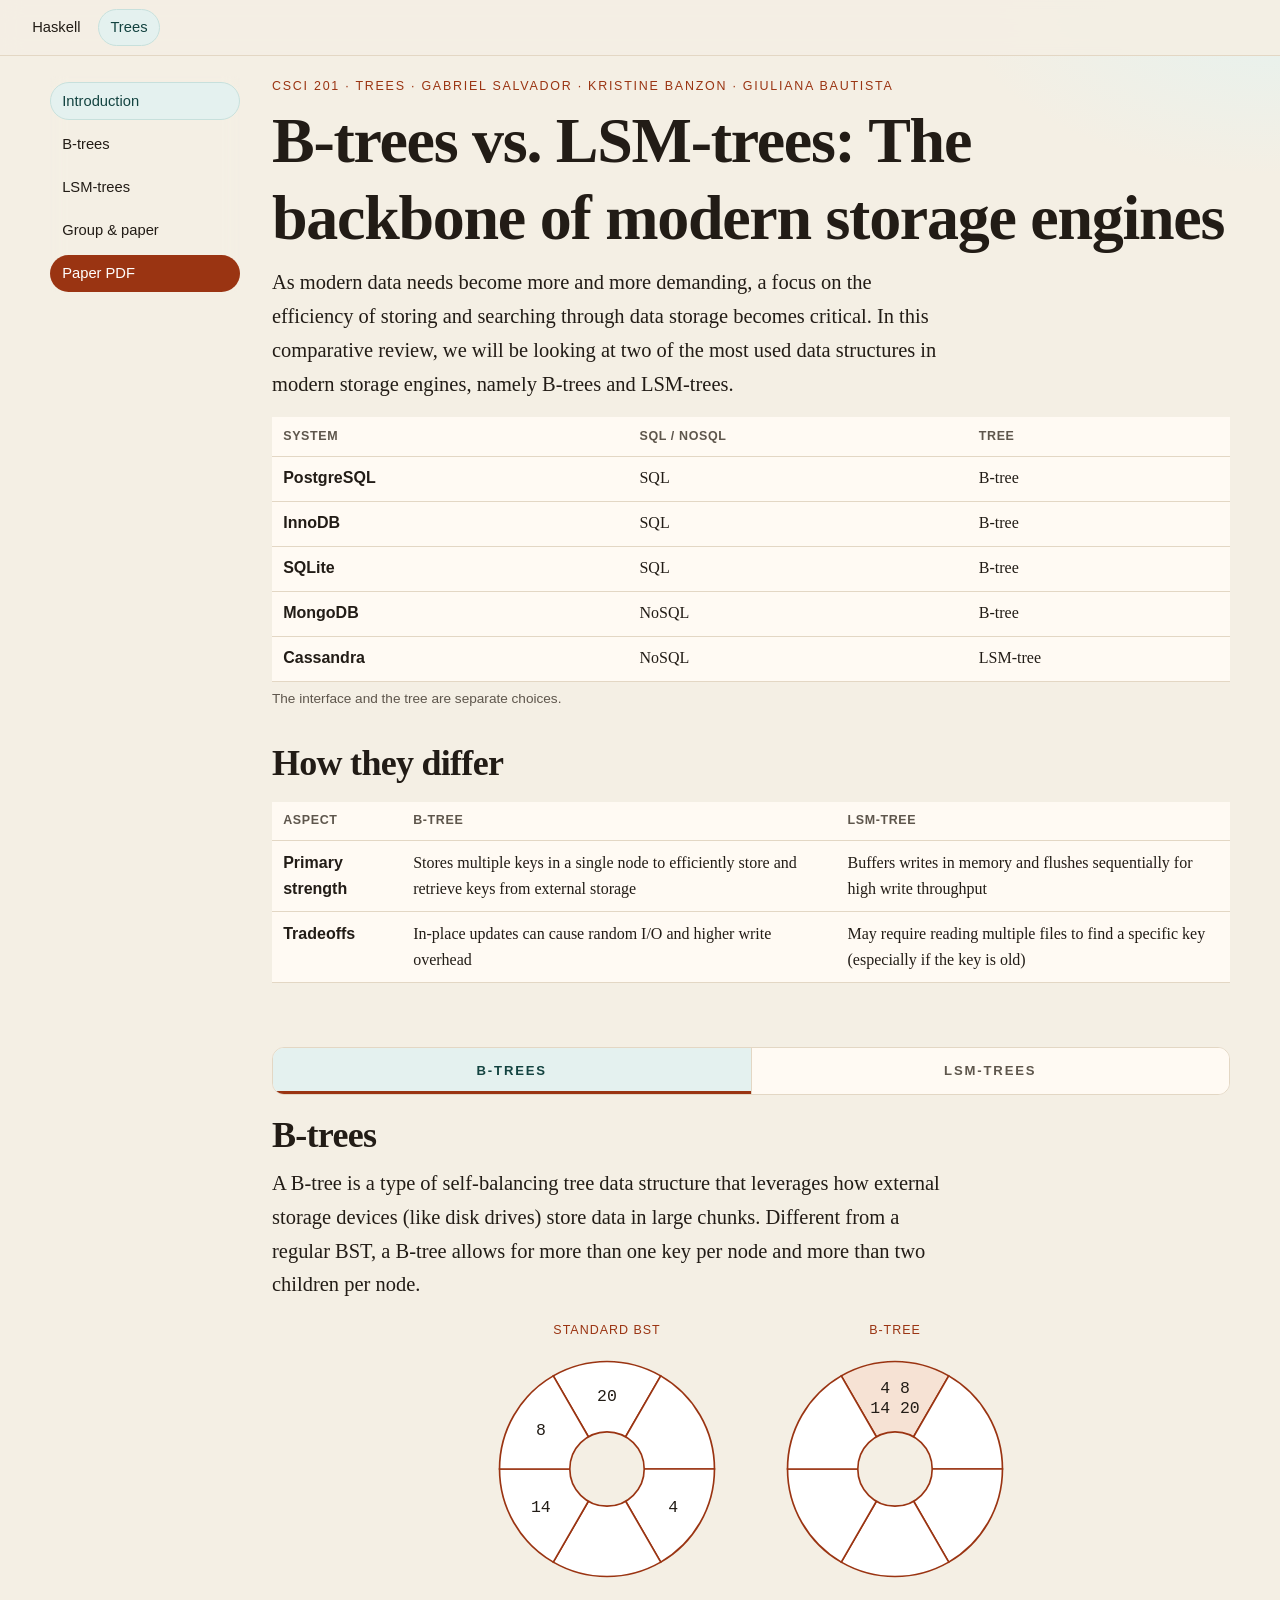
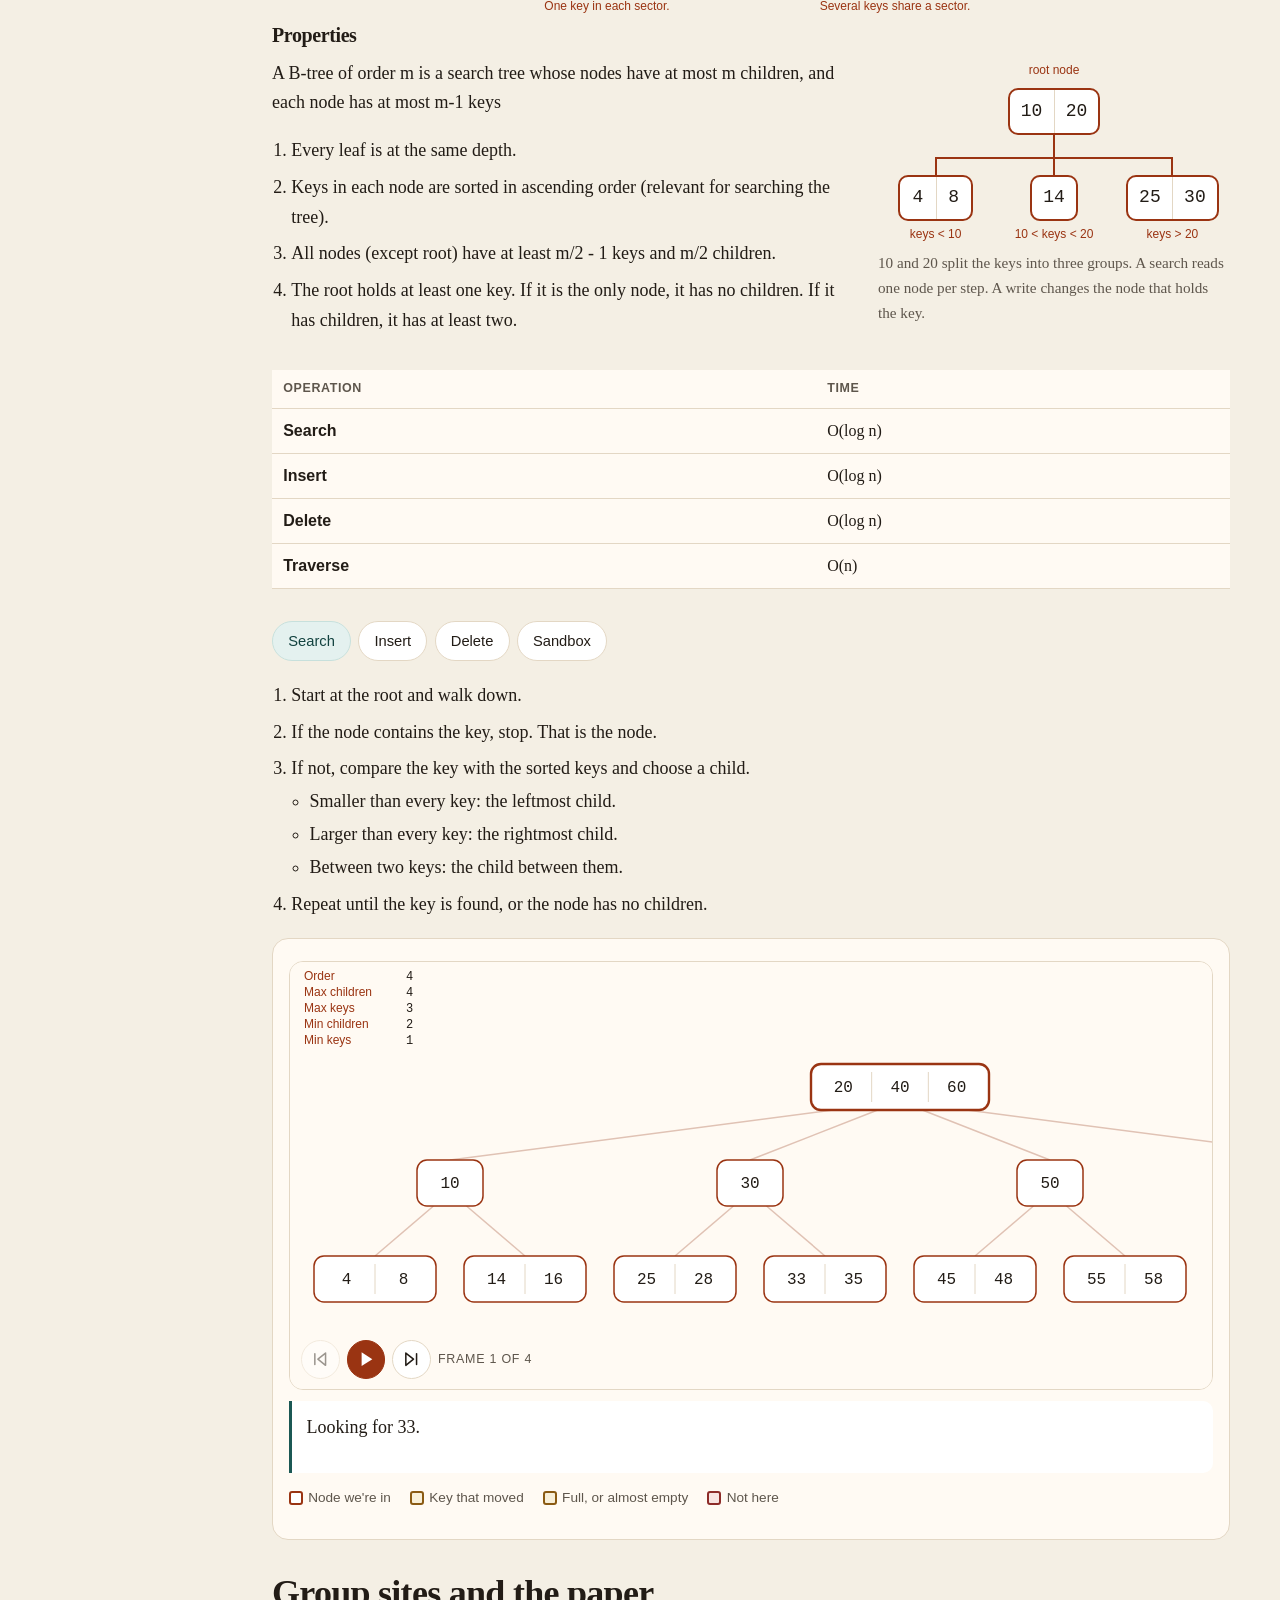
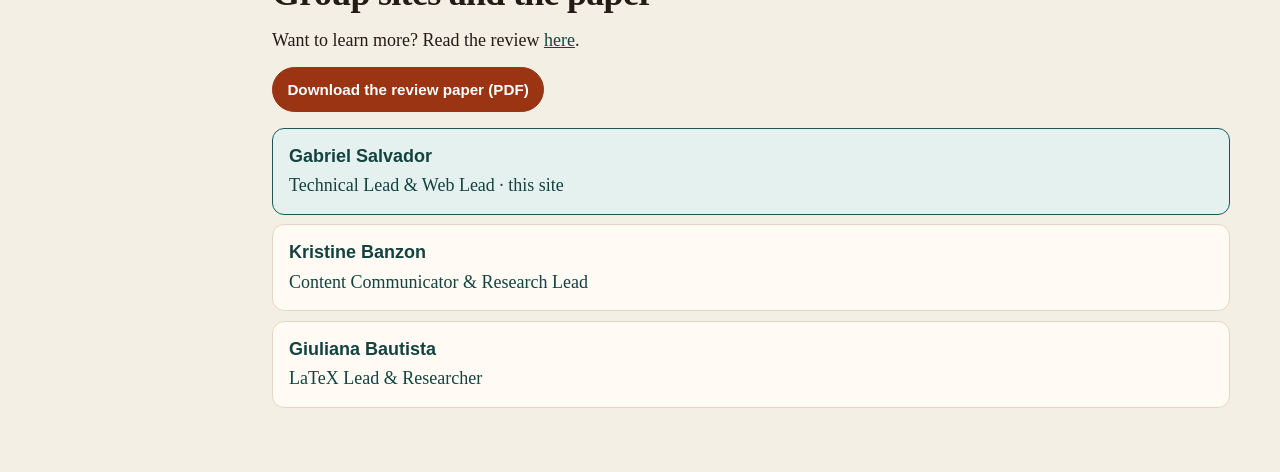
==== commit bf945ba4: "final cleanup" ====
--- a/trees/index.html
+++ b/trees/index.html
@@ -621,9 +621,6 @@
         <li><a href="https://giulianabautista.github.io"><strong>Giuliana Bautista</strong> LaTeX Lead &amp; Researcher</a></li>
       </ul>
     </section>
-    <footer class="footer">
-      <p>CSCI 201 final project.</p>
-    </footer>
   </main>
   </div>
 </body>
